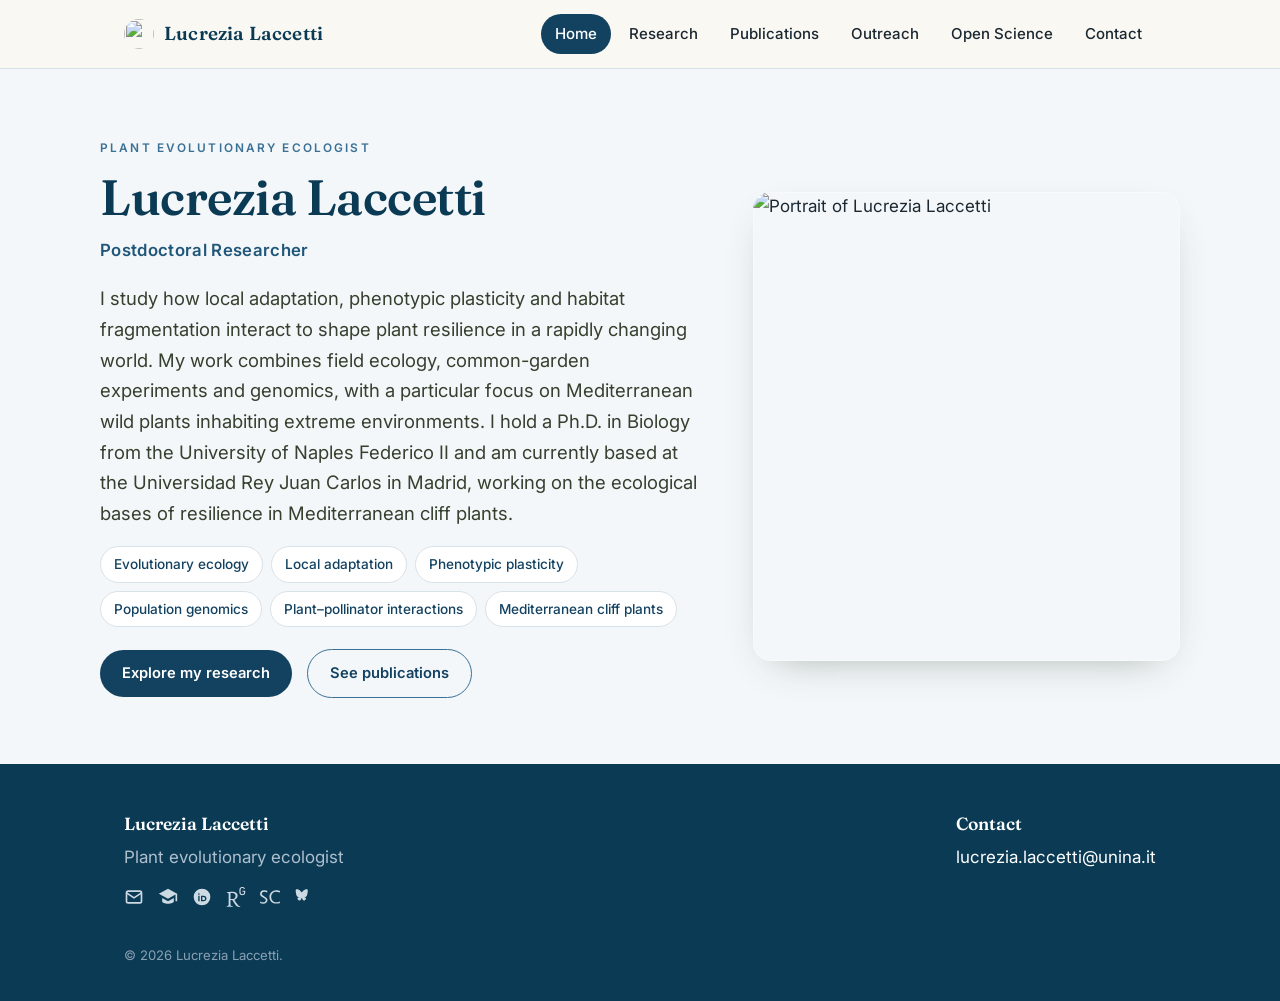
==== index.html @ 36de114e "minor fix" ====
<!DOCTYPE html>
<html lang="en">
<head>
<meta charset="UTF-8" />
<meta name="viewport" content="width=device-width, initial-scale=1.0" />
<title>Lucrezia Laccetti — Plant Evolutionary Ecologist</title>
<meta name="description" content="Lucrezia Laccetti is a postdoctoral researcher in plant evolutionary ecology, studying local adaptation, phenotypic plasticity and resilience in Mediterranean cliff plants." />
<link rel="icon" href="assets/logo.png" />
<link rel="preconnect" href="https://fonts.googleapis.com" />
<link rel="preconnect" href="https://fonts.gstatic.com" crossorigin />
<link href="https://fonts.googleapis.com/css2?family=Fraunces:opsz,wght@9..144,500;9..144,600;9..144,700&family=Inter:wght@400;500;600;700&display=swap" rel="stylesheet" />
<link rel="stylesheet" href="css/style.css" />
</head>
<body>

<header class="site-header">
  <div class="wrap nav">
    <a class="brand" href="index.html">
      <img src="assets/logo.png" alt="" />
      Lucrezia Laccetti
    </a>
    <button class="nav-toggle" aria-label="Menu"><span></span><span></span><span></span></button>
    <ul class="nav-links">
      <li><a class="active" href="index.html">Home</a></li>
      <li><a href="research.html">Research</a></li>
      <li><a href="publications.html">Publications</a></li>
      <li><a href="outreach.html">Outreach</a></li>
      <li><a href="open-science.html">Open Science</a></li>
      <li><a href="contact.html">Contact</a></li>
    </ul>
  </div>
</header>

<main>
  <section class="hero wrap">
    <div class="hero-grid">
      <div>
        <p class="eyebrow">Plant Evolutionary Ecologist</p>
        <h1>Lucrezia Laccetti</h1>
        <p class="role">Postdoctoral Researcher</p>
        <p class="lead">I study how local adaptation, phenotypic plasticity and habitat fragmentation
          interact to shape plant resilience in a rapidly changing world. My work combines field
          ecology, common-garden experiments and genomics, with a particular focus on Mediterranean
          wild plants inhabiting extreme environments. I hold a Ph.D. in Biology from the University
          of Naples Federico II and am currently based at the Universidad Rey Juan Carlos
          in Madrid, working on the ecological bases of resilience in Mediterranean cliff plants.</p>

        <ul class="tags">
          <li>Evolutionary ecology</li>
          <li>Local adaptation</li>
          <li>Phenotypic plasticity</li>
          <li>Population genomics</li>
          <li>Plant–pollinator interactions</li>
          <li>Mediterranean cliff plants</li>
        </ul>

        <p style="margin-top:22px"><a class="btn" href="research.html">Explore my research</a>
          <a class="btn btn--ghost" href="publications.html" style="margin-left:10px">See publications</a></p>
      </div>

      <figure class="portrait">
        <img src="assets/lucrezia.jpg" alt="Portrait of Lucrezia Laccetti" />
      </figure>
    </div>
  </section>

</main>

<footer class="site-footer" id="contact">
  <div class="wrap footer-grid">
    <div>
      <h3>Lucrezia Laccetti</h3>
      <p style="max-width:42ch;color:#aebfce">Plant evolutionary ecologist</p>
      <div class="footer-socials">
        <a href="mailto:lucrezia.laccetti@unina.it" aria-label="Email"><svg viewBox="0 0 24 24" fill="none" stroke="currentColor" stroke-width="2"><rect x="3" y="5" width="18" height="14" rx="2"/><path d="m3 7 9 6 9-6"/></svg></a>
        <a href="https://scholar.google.com/citations?user=Ui07RpoAAAAJ&hl=en" target="_blank" rel="noopener" aria-label="Google Scholar"><svg viewBox="0 0 24 24" fill="currentColor"><path d="M12 2 1 8l11 6 9-4.9V17h2V8L12 2zM5 13.2V17c0 1.7 3.1 3 7 3s7-1.3 7-3v-3.8l-7 3.8-7-3.8z"/></svg></a>
        <a href="https://orcid.org/0000-0001-8578-6644" target="_blank" rel="noopener" aria-label="ORCID"><svg viewBox="0 0 24 24" fill="currentColor"><path d="M12 2a10 10 0 1 0 0 20 10 10 0 0 0 0-20zM8.3 7.4a1 1 0 1 1 0 2 1 1 0 0 1 0-2zm-.8 3.1h1.6v6.6H7.5v-6.6zm3.3 0h3.1c2.2 0 3.5 1.5 3.5 3.3s-1.4 3.3-3.6 3.3h-3v-6.6zm1.6 1.4v3.8h1.3c1.3 0 2-.8 2-1.9 0-1-.6-1.9-2-1.9h-1.3z"/></svg></a>
        <a href="https://www.researchgate.net/profile/Lucrezia-Laccetti" target="_blank" rel="noopener" aria-label="ResearchGate"><svg viewBox="0 0 24 24" fill="currentColor"><path d="M19.586 0c-.818 0-1.508.19-2.073.565-.563.377-.97.936-1.213 1.68a3.193 3.193 0 0 0-.112.437 8.365 8.365 0 0 0-.078.53 9 9 0 0 0-.05.727c-.01.282-.013.621-.013 1.016a31.121 31.123 0 0 0 .014 1.017 9 9 0 0 0 .05.727 7.946 7.946 0 0 0 .077.53h-.005a3.334 3.334 0 0 0 .113.438c.245.743.65 1.303 1.214 1.68.565.376 1.256.564 2.075.564.8 0 1.536-.213 2.105-.603.57-.39.94-.916 1.175-1.65.076-.235.135-.558.177-.93a10.9 10.9 0 0 0 .043-1.207v-.82c0-.095-.047-.142-.14-.142h-3.064c-.094 0-.14.047-.14.141v.956c0 .094.046.14.14.14h1.666c.056 0 .084.03.084.086 0 .36 0 .62-.036.865-.038.244-.1.447-.147.606-.108.385-.348.664-.638.876-.29.212-.738.35-1.227.35-.545 0-.901-.15-1.21-.353-.306-.203-.517-.454-.67-.915a3.136 3.136 0 0 1-.147-.762 17.366 17.367 0 0 1-.034-.656c-.01-.26-.014-.572-.014-.939a26.401 26.403 0 0 1 .014-.938 15.821 15.822 0 0 1 .035-.656 3.19 3.19 0 0 1 .148-.76 1.89 1.89 0 0 1 .742-1.01c.344-.244.593-.352 1.137-.352.508 0 .815.096 1.144.303.33.207.528.492.764.925.047.094.111.118.198.07l1.044-.43c.075-.048.09-.115.042-.199a3.549 3.549 0 0 0-.466-.742 3 3 0 0 0-.679-.607 3.313 3.313 0 0 0-.903-.41A4.068 4.068 0 0 0 19.586 0zM8.217 5.836c-1.69 0-3.036.086-4.297.086-1.146 0-2.291 0-3.007-.029v.831l1.088.2c.744.144 1.174.488 1.174 2.264v11.288c0 1.777-.43 2.12-1.174 2.263l-1.088.2v.832c.773-.029 2.12-.086 3.465-.086 1.29 0 2.951.057 3.667.086v-.831l-1.49-.2c-.773-.115-1.174-.487-1.174-2.264v-4.784c.688.057 1.29.057 2.206.057 1.748 3.123 3.41 5.472 4.355 6.56.86 1.032 2.177 1.691 3.839 1.691.487 0 1.003-.086 1.318-.23v-.744c-1.031 0-2.063-.716-2.808-1.518-1.26-1.376-2.95-3.582-4.355-6.074 2.32-.545 4.04-2.722 4.04-4.9 0-3.208-2.492-4.698-5.758-4.698zm-.515 1.29c2.406 0 3.839 1.26 3.839 3.552 0 2.263-1.547 3.782-4.097 3.782-.974 0-1.404-.03-2.063-.086v-7.19c.66-.059 1.547-.059 2.32-.059z"/></svg></a>
        <a href="https://www.scopus.com/authid/detail.uri?authorId=57891311900" target="_blank" rel="noopener" aria-label="Scopus"><svg viewBox="0 0 24 24" fill="currentColor"><path d="M24 19.059l-.14-1.777c-1.426.772-2.945 1.076-4.465 1.076-3.319 0-5.96-2.782-5.96-6.475 0-3.903 2.595-6.31 5.633-6.31 1.917 0 3.39.303 4.792 1.075L24 4.895c-1.286-.608-2.337-.889-4.698-.889-4.534 0-7.97 3.53-7.97 8.017 0 5.12 4.09 7.924 7.9 7.924 1.916 0 3.506-.257 4.768-.888zm-14.954-3.46c0-2.22-1.964-3.225-3.857-4.347C3.716 10.364 2.15 9.756 2.15 8.12c0-1.215.889-2.548 2.642-2.548 1.519 0 2.57.234 3.903 1.029l.117-1.847c-1.239-.514-2.127-.748-4.137-.748C1.8 4.006.047 5.876.047 8.26c0 2.384 2.103 3.413 4.02 4.581 1.426.865 2.922 1.45 2.922 2.992 0 1.496-1.333 2.571-2.922 2.571-1.566 0-2.594-.35-3.786-1.075L0 19.176c1.215.56 2.454.818 4.16.818 2.385 0 4.885-1.473 4.885-4.395z"/></svg></a>
        <a href="https://bsky.app/profile/lucrezialaccetti.bsky.social" target="_blank" rel="noopener" aria-label="Bluesky"><svg viewBox="0 0 24 24" fill="currentColor"><path d="M12 10.8C10.9 8.4 7.9 4.1 5.2 3 3.9 2.4 2 2.1 2 4.3c0 1.3.7 5.4 1.2 6.1.6 1.3 1.9 1.7 3.4 1.5-2.5.4-3.1 1.9-1.7 3.3 2.6 2.7 3.8-.7 4.1-1.6.1-.3.2-.5.3-.5s.2.2.3.5c.3.9 1.5 4.3 4.1 1.6 1.4-1.4.8-2.9-1.7-3.3 1.5.2 2.8-.2 3.4-1.5.5-.7 1.2-4.8 1.2-6.1 0-2.2-1.9-1.9-3.2-1.3-2.7 1.1-5.7 5.4-6.7 7.8z"/></svg></a>
      </div>
    </div>
    <div>
      <h3>Contact</h3>
      <p style="color:#cdd9e3;margin:0">
        <a href="mailto:lucrezia.laccetti@unina.it">lucrezia.laccetti@unina.it</a>
      </p>
    </div>
  </div>
  <div class="wrap copyright">© <span id="year">2026</span> Lucrezia Laccetti.</div>
</footer>

<script src="js/main.js"></script>
<script>document.getElementById('year').textContent=new Date().getFullYear();</script>
</body>
</html>
---- css/style.css ----
/* ===========================================================
   Lucrezia Laccetti — personal academic website
   Palette: botanical greens on warm paper
   =========================================================== */

:root {
  /* palette keyed to the site logo (blue cliff + plant + bee) */
  --green-900: #0a3a54;
  --green-800: #134261;
  --green-700: #1f567a;
  --green-500: #3a7196;
  --green-300: #8fb0c4;
  --sage:      #cfdde6;
  --paper:     #f4f7f9;
  --paper-2:   #e8eef3;
  --ink:       #1b2832;
  --muted:     #65727c;
  --line:      #d8e2e9;
  --gold:      #2f86b3;
  --maxw: 1080px;
  --radius: 14px;
  --shadow: 0 14px 40px -22px rgba(29, 53, 40, 0.45);
  --font-serif: "Fraunces", Georgia, "Times New Roman", serif;
  --font-sans: "Inter", -apple-system, BlinkMacSystemFont, "Segoe UI", sans-serif;
}

* { box-sizing: border-box; }

html { scroll-behavior: smooth; }

body {
  margin: 0;
  font-family: var(--font-sans);
  color: var(--ink);
  background: var(--paper);
  line-height: 1.65;
  font-size: 17px;
  -webkit-font-smoothing: antialiased;
}

img { max-width: 100%; display: block; }

a { color: var(--green-700); text-decoration: none; transition: color .18s ease; }
a:hover { color: var(--gold); }

h1, h2, h3, h4 {
  font-family: var(--font-serif);
  color: var(--green-900);
  line-height: 1.18;
  font-weight: 600;
  margin: 0 0 .5em;
}

h2 { font-size: 1.9rem; }
h3 { font-size: 1.25rem; }

p { margin: 0 0 1rem; }

.wrap { max-width: var(--maxw); margin: 0 auto; padding: 0 24px; }

.section { padding: 72px 0; }
.section--tight { padding: 48px 0; }
.section--alt { background: var(--paper-2); }

.eyebrow {
  font-family: var(--font-sans);
  text-transform: uppercase;
  letter-spacing: .18em;
  font-size: .74rem;
  font-weight: 600;
  color: var(--green-500);
  margin-bottom: .6rem;
}

.lead { font-size: 1.16rem; color: #36402f; }

/* ---------- Header / nav ---------- */
.site-header {
  position: sticky;
  top: 0;
  z-index: 50;
  background: rgba(250, 248, 242, 0.92);
  backdrop-filter: saturate(140%) blur(10px);
  border-bottom: 1px solid var(--line);
}
.nav {
  display: flex;
  align-items: center;
  justify-content: space-between;
  height: 68px;
}
.brand {
  font-family: var(--font-serif);
  font-weight: 600;
  font-size: 1.18rem;
  color: var(--green-900);
  letter-spacing: .01em;
  display: flex;
  align-items: center;
  gap: 10px;
}
.brand img { width: 30px; height: 30px; border-radius: 50%; }
.brand:hover { color: var(--green-900); }

.nav-links { display: flex; align-items: center; gap: 4px; list-style: none; margin: 0; padding: 0; }
.nav-links a {
  display: inline-block;
  padding: 8px 14px;
  border-radius: 999px;
  color: var(--ink);
  font-size: .94rem;
  font-weight: 500;
}
.nav-links a:hover { background: var(--sage); color: var(--green-900); }
.nav-links a.active { background: var(--green-800); color: #fff; }

.nav-toggle {
  display: none;
  background: none;
  border: 0;
  cursor: pointer;
  padding: 8px;
}
.nav-toggle span {
  display: block;
  width: 24px;
  height: 2px;
  background: var(--green-900);
  margin: 5px 0;
  transition: .25s;
}

/* ---------- Hero (home) ---------- */
.hero { padding: 70px 0 40px; }
.hero-grid {
  display: grid;
  grid-template-columns: 1.4fr 1fr;
  gap: 56px;
  align-items: center;
}
.hero h1 {
  font-size: 3.1rem;
  margin-bottom: .2em;
  letter-spacing: -0.01em;
}
.hero .role {
  font-family: var(--font-sans);
  font-weight: 600;
  color: var(--green-700);
  font-size: 1.05rem;
  letter-spacing: .02em;
  margin-bottom: 1.2rem;
}
.hero .role span { color: var(--muted); font-weight: 500; }

.portrait {
  position: relative;
  border-radius: 18px;
  overflow: hidden;
  box-shadow: var(--shadow);
  aspect-ratio: 4 / 4.4;
}
.portrait img { width: 100%; height: 100%; object-fit: cover; object-position: 24% 32%; }
.portrait::after {
  content: "";
  position: absolute; inset: 0;
  box-shadow: inset 0 0 0 1px rgba(255,255,255,.25);
  border-radius: 18px;
}

/* ---------- Tags / pills ---------- */
.tags { display: flex; flex-wrap: wrap; gap: 8px; margin: 18px 0 4px; padding: 0; list-style: none; }
.tags li {
  background: #fff;
  border: 1px solid var(--line);
  color: var(--green-800);
  padding: 6px 13px;
  border-radius: 999px;
  font-size: .85rem;
  font-weight: 500;
}

/* ---------- Social icons ---------- */
.socials { display: flex; gap: 12px; align-items: center; margin-top: 22px; flex-wrap: wrap; }
.socials a {
  display: inline-flex;
  align-items: center;
  gap: 7px;
  padding: 8px 14px;
  border: 1px solid var(--line);
  border-radius: 999px;
  background: #fff;
  font-size: .85rem;
  font-weight: 600;
  color: var(--green-800);
}
.socials a:hover { border-color: var(--green-500); color: var(--green-900); background: var(--sage); }
.socials svg { width: 16px; height: 16px; }

/* ---------- Buttons ---------- */
.btn {
  display: inline-block;
  background: var(--green-800);
  color: #fff;
  padding: 11px 22px;
  border-radius: 999px;
  font-weight: 600;
  font-size: .92rem;
}
.btn:hover { background: var(--green-900); color: #fff; }
.btn--ghost { background: transparent; color: var(--green-800); border: 1px solid var(--green-500); }
.btn--ghost:hover { background: var(--green-800); color: #fff; }

/* ---------- Page header ---------- */
.page-head { padding: 60px 0 10px; }
.page-head h1 { font-size: 2.6rem; }

/* ---------- Generic prose ---------- */
.prose { max-width: 760px; }
.prose h2 { margin-top: 1.6em; }

/* ---------- Cards ---------- */
.cards { display: grid; grid-template-columns: repeat(auto-fit, minmax(250px, 1fr)); gap: 22px; }
.card {
  background: #fff;
  border: 1px solid var(--line);
  border-radius: var(--radius);
  padding: 26px;
}
.card h3 { margin-bottom: .35em; }
.card .ic { font-size: 1.5rem; margin-bottom: 10px; }
.card p:last-child { margin-bottom: 0; }
.card .card-img {
  margin: -26px -26px 18px;
  border-radius: var(--radius) var(--radius) 0 0;
  overflow: hidden;
  aspect-ratio: 16 / 10;
}
.card .card-img img { width: 100%; height: 100%; object-fit: cover; display: block; }

/* ---------- Timeline ---------- */
.timeline { list-style: none; margin: 0; padding: 0; }
.timeline > li {
  position: relative;
  padding: 0 0 26px 26px;
  border-left: 2px solid var(--line);
}
.timeline > li:last-child { border-left-color: transparent; padding-bottom: 0; }
.timeline > li::before {
  content: "";
  position: absolute;
  left: -7px; top: 4px;
  width: 12px; height: 12px;
  border-radius: 50%;
  background: var(--green-500);
  border: 2px solid var(--paper);
}
.timeline .date {
  font-size: .8rem;
  font-weight: 600;
  letter-spacing: .04em;
  color: var(--green-500);
  text-transform: uppercase;
}
.timeline .ti { font-weight: 600; color: var(--green-900); }
.timeline .where { color: var(--muted); }

/* ---------- Publications ---------- */
.pubfilter { display: flex; flex-wrap: wrap; gap: 8px; margin-bottom: 28px; }
.pubfilter button {
  border: 1px solid var(--line);
  background: #fff;
  color: var(--green-800);
  padding: 7px 16px;
  border-radius: 999px;
  font: inherit;
  font-size: .88rem;
  font-weight: 600;
  cursor: pointer;
  transition: .18s;
}
.pubfilter button:hover { background: var(--sage); }
.pubfilter button.active { background: var(--green-800); color: #fff; border-color: var(--green-800); }

.publist { list-style: none; margin: 0; padding: 0; }
.pub {
  display: flex;
  gap: 18px;
  padding: 20px 0;
  border-bottom: 1px solid var(--line);
}
.pub .num {
  font-family: var(--font-serif);
  font-size: 1.05rem;
  color: var(--green-300);
  min-width: 34px;
  font-weight: 600;
}
.pub .body { flex: 1; }
.pub .ptitle { font-weight: 600; color: var(--green-900); }
.pub .meta { color: var(--muted); font-size: .94rem; }
.pub .venue { font-style: italic; color: #4a5247; }
.pub .badges { margin-top: 8px; display: flex; flex-wrap: wrap; gap: 7px; }
.badge {
  font-size: .72rem;
  font-weight: 700;
  letter-spacing: .03em;
  text-transform: uppercase;
  padding: 3px 9px;
  border-radius: 6px;
  background: var(--sage);
  color: var(--green-900);
}
.badge--first { background: #dbe6ee; color: #1f567a; }
.badge--doi { background: #fff; border: 1px solid var(--line); color: var(--green-700); }
.badge--if { background: #e1ecf2; color: var(--green-700); }

.author-me { color: var(--green-900); font-weight: 700; }

/* ---------- Funder logos ---------- */
.logos { display: flex; flex-wrap: wrap; align-items: center; gap: 34px; margin-top: 8px; }
.logos img { height: 52px; width: auto; filter: grayscale(1); opacity: .8; transition: .2s; }
.logos img:hover { filter: none; opacity: 1; }

.logos--funders { gap: 30px 56px; margin-top: 8px; justify-content: center; }
.logos--funders img {
  height: 60px;
  filter: none;
  opacity: 1;
}
@media (max-width: 560px) { .logos--funders img { height: 46px; } }

/* ---------- Highlight / image band ---------- */
.band {
  position: relative;
  color: #fff;
  background: var(--green-900);
  overflow: hidden;
}
.band .wrap { position: relative; z-index: 2; padding: 64px 24px; }
.band .band-bg {
  position: absolute; inset: 0;
  background-size: cover;
  background-position: center 38%;
  opacity: .26;
}
.band h2 { color: #fff; }
.band p, .band .lead { color: #eaf1ee; }
.band .eyebrow { color: var(--green-300); }
.band--slim .wrap { padding: 46px 24px; }

/* ---------- Figures (concept / study images) ---------- */
.figure-row {
  display: grid;
  grid-template-columns: 1.05fr 1fr;
  gap: 40px;
  align-items: center;
}
.figure-row.reverse { grid-template-columns: 1fr 1.05fr; }
.figure-row .fig img {
  width: 100%;
  border-radius: var(--radius);
}
.figure-plain img { width: 100%; border-radius: var(--radius); }
.media-full { margin: 28px 0 8px; }
.media-full img { width: 100%; height: clamp(280px, 48vh, 540px); object-fit: cover; display: block; }
figure { margin: 0; }
figcaption { font-size: .85rem; color: var(--muted); margin-top: 8px; }

/* ---------- Outreach media thumbnails ---------- */
.media-item { display: flex; gap: 20px; align-items: flex-start; }
.media-item .thumb {
  flex: 0 0 200px;
  border-radius: 10px;
  overflow: hidden;
  border: 1px solid var(--line);
}
.media-item .thumb img { width: 100%; display: block; aspect-ratio: 16/9; object-fit: cover; }
@media (max-width: 720px) {
  .figure-row, .figure-row.reverse { grid-template-columns: 1fr; gap: 22px; }
  .media-item { flex-direction: column; }
  .media-item .thumb { flex-basis: auto; width: 100%; max-width: 360px; }
}

/* ---------- News list ---------- */
.news { list-style: none; margin: 0; padding: 0; }
.news li {
  display: flex; gap: 16px;
  padding: 14px 0;
  border-bottom: 1px dashed var(--line);
}
.news .y { font-weight: 700; color: var(--green-500); min-width: 64px; font-size: .9rem; padding-top: 2px; }

/* ---------- Footer ---------- */
.site-footer {
  background: var(--green-900);
  color: #cdd9e3;
  padding: 50px 0 34px;
  margin-top: 10px;
}
.site-footer a { color: #fff; }
.site-footer a:hover { color: var(--green-300); }
.footer-grid {
  display: flex;
  justify-content: space-between;
  flex-wrap: wrap;
  gap: 24px;
  align-items: flex-start;
}
.footer-grid h3 { color: #fff; font-size: 1.1rem; }
.footer-socials { display: flex; gap: 14px; margin-top: 12px; }
.footer-socials a svg { width: 20px; height: 20px; }
.footer-socials a { color: #cdd9e3; }
.footer-socials a:hover { color: #fff; }
.copyright { margin-top: 30px; font-size: .82rem; color: #8aa0b3; }

/* ---------- Contact two-column ---------- */
.contact-grid { display: grid; grid-template-columns: 1fr 1fr; gap: 22px; align-items: stretch; }
.contact-grid > div { display: flex; flex-direction: column; gap: 22px; }
.contact-grid .card { height: 100%; }
.socials--stack { flex-direction: column; align-items: stretch; gap: 10px; margin-top: 4px; }
.socials--stack a { justify-content: flex-start; }
@media (max-width: 760px) { .contact-grid { grid-template-columns: 1fr; } }

/* ---------- Definition pairs ---------- */
.kv { display: grid; grid-template-columns: auto 1fr; gap: 6px 18px; margin: 0; }
.kv dt { font-weight: 700; color: var(--green-700); }
.kv dd { margin: 0; }

/* ---------- Responsive ---------- */
@media (max-width: 860px) {
  body { font-size: 16px; }
  .hero-grid { grid-template-columns: 1fr; gap: 30px; }
  .hero { padding: 40px 0 10px; }
  .portrait { max-width: 320px; margin: 0 auto; }
  .hero h1 { font-size: 2.4rem; }
  h2 { font-size: 1.6rem; }
  .page-head h1 { font-size: 2.1rem; }

  .nav-toggle { display: block; }
  .nav-links {
    position: fixed;
    inset: 68px 0 auto 0;
    flex-direction: column;
    align-items: stretch;
    gap: 0;
    background: var(--paper);
    border-bottom: 1px solid var(--line);
    padding: 10px 16px 18px;
    transform: translateY(-130%);
    transition: transform .28s ease;
    box-shadow: var(--shadow);
  }
  .nav-links.open { transform: translateY(0); }
  .nav-links a { padding: 12px 14px; border-radius: 10px; }
  .footer-grid { flex-direction: column; }
}
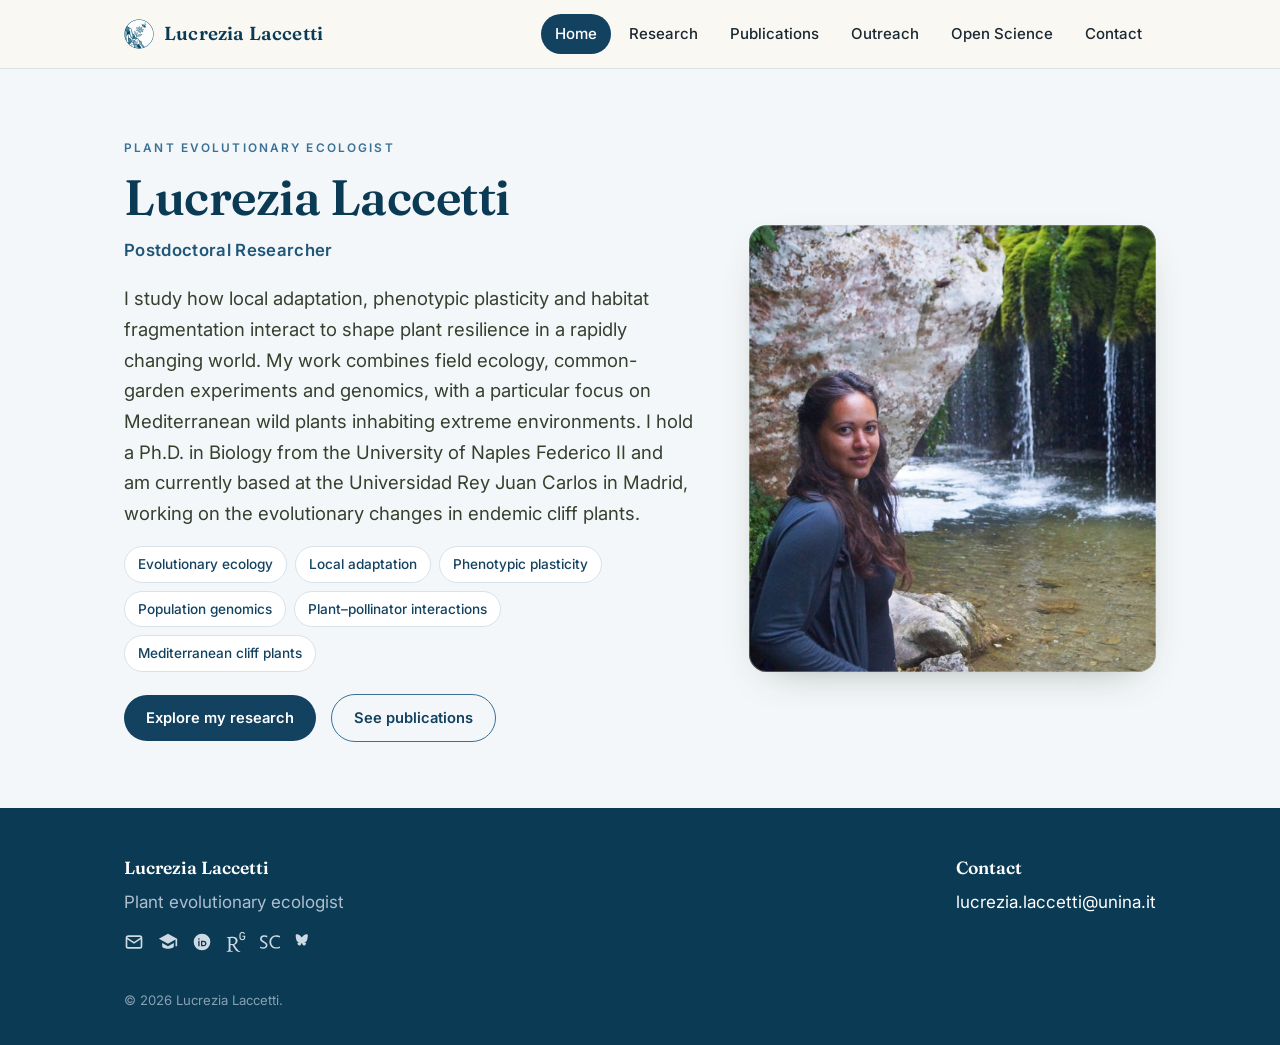
==== commit 172d195f: "improv" ====
--- a/index.html
+++ b/index.html
@@ -43,7 +43,7 @@
           ecology, common-garden experiments and genomics, with a particular focus on Mediterranean
           wild plants inhabiting extreme environments. I hold a Ph.D. in Biology from the University
           of Naples Federico II and am currently based at the Universidad Rey Juan Carlos
-          in Madrid, working on the ecological bases of resilience in Mediterranean cliff plants.</p>
+          in Madrid, working on the evolutionary changes in endemic cliff plants.</p>
 
         <ul class="tags">
           <li>Evolutionary ecology</li>
--- a/css/style.css
+++ b/css/style.css
@@ -58,8 +58,8 @@
 
 .wrap { max-width: var(--maxw); margin: 0 auto; padding: 0 24px; }
 
-.section { padding: 72px 0; }
-.section--tight { padding: 48px 0; }
+.section { padding-block: 72px; }
+.section--tight { padding-block: 48px; }
 .section--alt { background: var(--paper-2); }
 
 .eyebrow {
@@ -131,7 +131,7 @@
 }
 
 /* ---------- Hero (home) ---------- */
-.hero { padding: 70px 0 40px; }
+.hero { padding-block: 70px 40px; }
 .hero-grid {
   display: grid;
   grid-template-columns: 1.4fr 1fr;
@@ -212,7 +212,7 @@
 .btn--ghost:hover { background: var(--green-800); color: #fff; }
 
 /* ---------- Page header ---------- */
-.page-head { padding: 60px 0 10px; }
+.page-head { padding-block: 60px 10px; }
 .page-head h1 { font-size: 2.6rem; }
 
 /* ---------- Generic prose ---------- */
@@ -370,12 +370,20 @@
 /* ---------- Outreach media thumbnails ---------- */
 .media-item { display: flex; gap: 20px; align-items: flex-start; }
 .media-item .thumb {
-  flex: 0 0 200px;
+  flex: 0 0 300px;
   border-radius: 10px;
   overflow: hidden;
   border: 1px solid var(--line);
 }
-.media-item .thumb img { width: 100%; display: block; aspect-ratio: 16/9; object-fit: cover; }
+/* identical thumbnail boxes; ratio matches the first (wide) image so it is
+   not cropped, while taller images are trimmed from the bottom (text on top) */
+.media-item .thumb img {
+  width: 100%;
+  display: block;
+  aspect-ratio: 1000 / 482;
+  object-fit: cover;
+  object-position: top;
+}
 @media (max-width: 720px) {
   .figure-row, .figure-row.reverse { grid-template-columns: 1fr; gap: 22px; }
   .media-item { flex-direction: column; }
@@ -431,7 +439,7 @@
 @media (max-width: 860px) {
   body { font-size: 16px; }
   .hero-grid { grid-template-columns: 1fr; gap: 30px; }
-  .hero { padding: 40px 0 10px; }
+  .hero { padding-block: 40px 10px; }
   .portrait { max-width: 320px; margin: 0 auto; }
   .hero h1 { font-size: 2.4rem; }
   h2 { font-size: 1.6rem; }
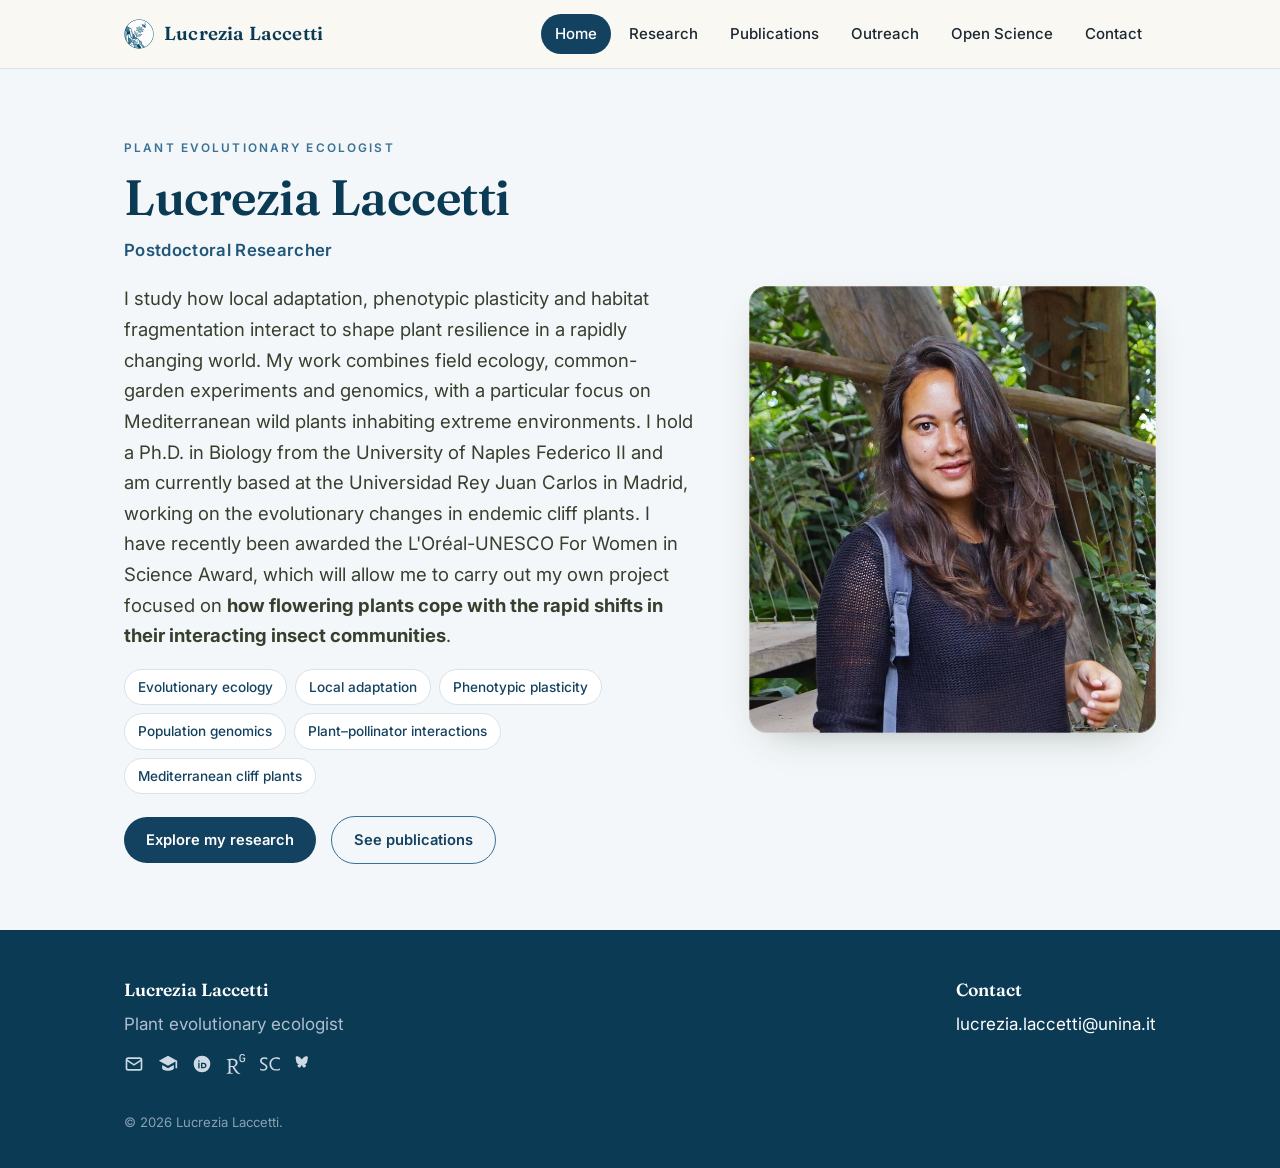
==== commit b9343be3: "minor changes_2" ====
--- a/index.html
+++ b/index.html
@@ -43,7 +43,10 @@
           ecology, common-garden experiments and genomics, with a particular focus on Mediterranean
           wild plants inhabiting extreme environments. I hold a Ph.D. in Biology from the University
           of Naples Federico II and am currently based at the Universidad Rey Juan Carlos
-          in Madrid, working on the evolutionary changes in endemic cliff plants.</p>
+          in Madrid, working on the evolutionary changes in endemic cliff plants. I have recently
+          been awarded the L'Oréal-UNESCO For Women in Science Award, which will allow me to carry out
+          my own project focused on <strong>how flowering plants cope with the rapid shifts in their
+          interacting insect communities</strong>.</p>
 
         <ul class="tags">
           <li>Evolutionary ecology</li>
--- a/css/style.css
+++ b/css/style.css
@@ -160,7 +160,7 @@
   box-shadow: var(--shadow);
   aspect-ratio: 4 / 4.4;
 }
-.portrait img { width: 100%; height: 100%; object-fit: cover; object-position: 24% 32%; }
+.portrait img { width: 100%; height: 100%; object-fit: cover; object-position: 42% 15%; }
 .portrait::after {
   content: "";
   position: absolute; inset: 0;
@@ -322,13 +322,15 @@
 .logos img { height: 52px; width: auto; filter: grayscale(1); opacity: .8; transition: .2s; }
 .logos img:hover { filter: none; opacity: 1; }
 
-.logos--funders { gap: 30px 56px; margin-top: 8px; justify-content: center; }
+.logos--funders { gap: 24px 40px; margin-top: 8px; justify-content: center; }
 .logos--funders img {
-  height: 60px;
+  width: 150px;
+  height: 72px;
+  object-fit: contain;
   filter: none;
   opacity: 1;
 }
-@media (max-width: 560px) { .logos--funders img { height: 46px; } }
+@media (max-width: 560px) { .logos--funders img { width: 120px; height: 58px; } }
 
 /* ---------- Highlight / image band ---------- */
 .band {
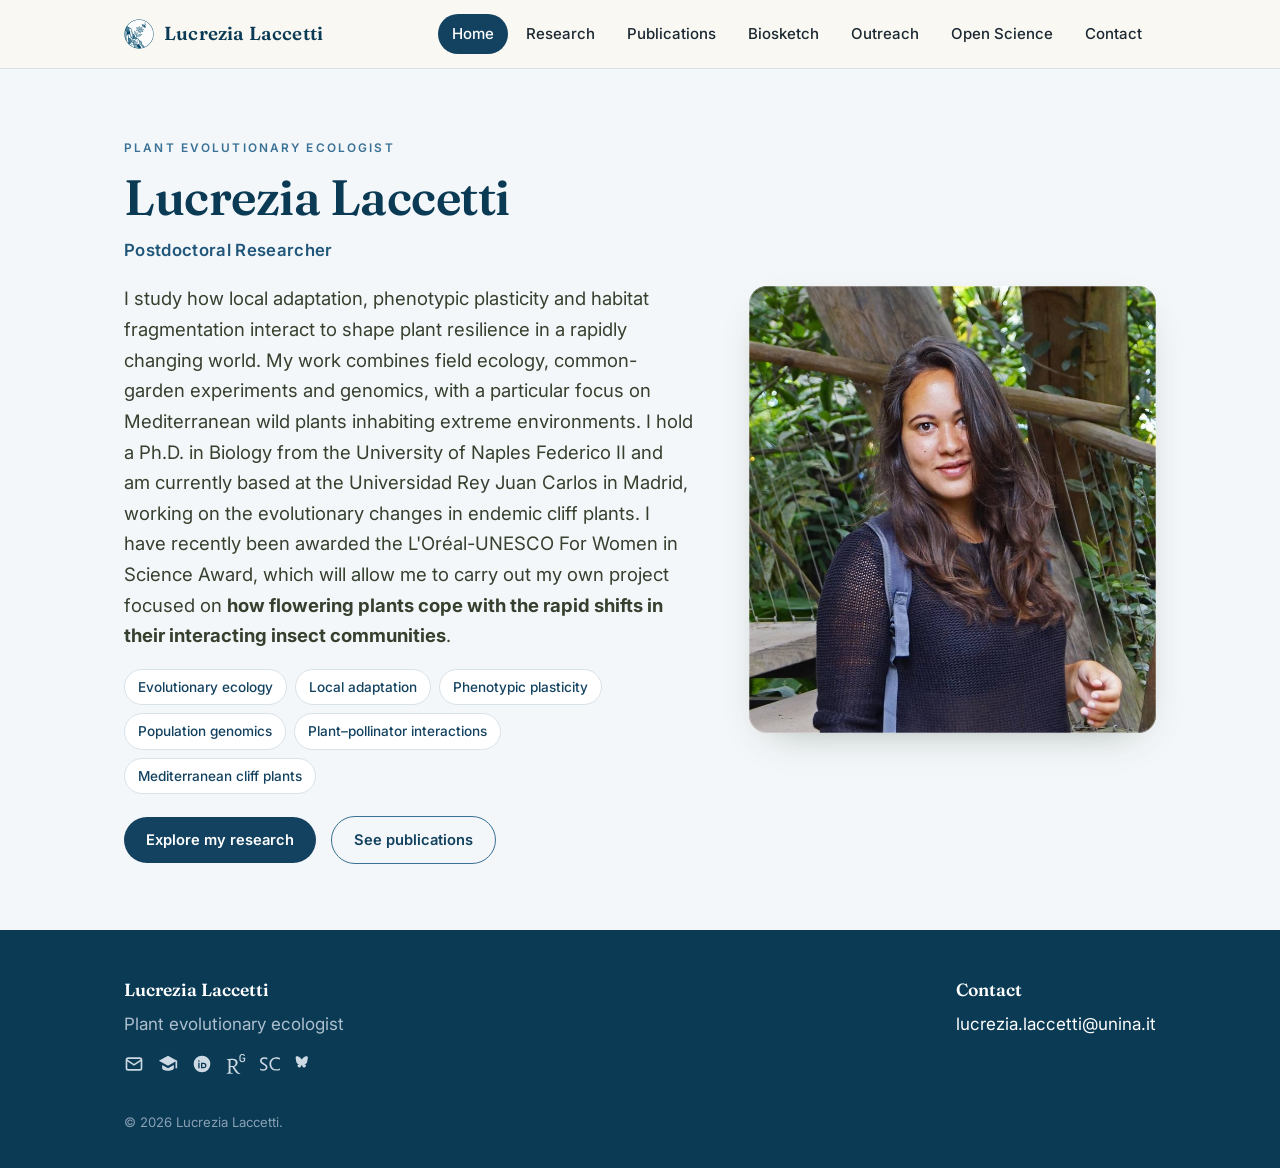
==== commit fb686a70: "Add files via upload" ====
--- a/index.html
+++ b/index.html
@@ -24,6 +24,7 @@
       <li><a class="active" href="index.html">Home</a></li>
       <li><a href="research.html">Research</a></li>
       <li><a href="publications.html">Publications</a></li>
+      <li><a href="biosketch.html">Biosketch</a></li>
       <li><a href="outreach.html">Outreach</a></li>
       <li><a href="open-science.html">Open Science</a></li>
       <li><a href="contact.html">Contact</a></li>
--- a/css/style.css
+++ b/css/style.css
@@ -438,15 +438,9 @@
 .kv dd { margin: 0; }
 
 /* ---------- Responsive ---------- */
-@media (max-width: 860px) {
-  body { font-size: 16px; }
-  .hero-grid { grid-template-columns: 1fr; gap: 30px; }
-  .hero { padding-block: 40px 10px; }
-  .portrait { max-width: 320px; margin: 0 auto; }
-  .hero h1 { font-size: 2.4rem; }
-  h2 { font-size: 1.6rem; }
-  .page-head h1 { font-size: 2.1rem; }
-
+/* the menu collapses earlier than the rest of the layout: seven links no longer
+   fit next to the brand below ~1000px */
+@media (max-width: 1000px) {
   .nav-toggle { display: block; }
   .nav-links {
     position: fixed;
@@ -463,5 +457,16 @@
   }
   .nav-links.open { transform: translateY(0); }
   .nav-links a { padding: 12px 14px; border-radius: 10px; }
+}
+
+@media (max-width: 860px) {
+  body { font-size: 16px; }
+  .hero-grid { grid-template-columns: 1fr; gap: 30px; }
+  .hero { padding-block: 40px 10px; }
+  .portrait { max-width: 320px; margin: 0 auto; }
+  .hero h1 { font-size: 2.4rem; }
+  h2 { font-size: 1.6rem; }
+  .page-head h1 { font-size: 2.1rem; }
+
   .footer-grid { flex-direction: column; }
 }
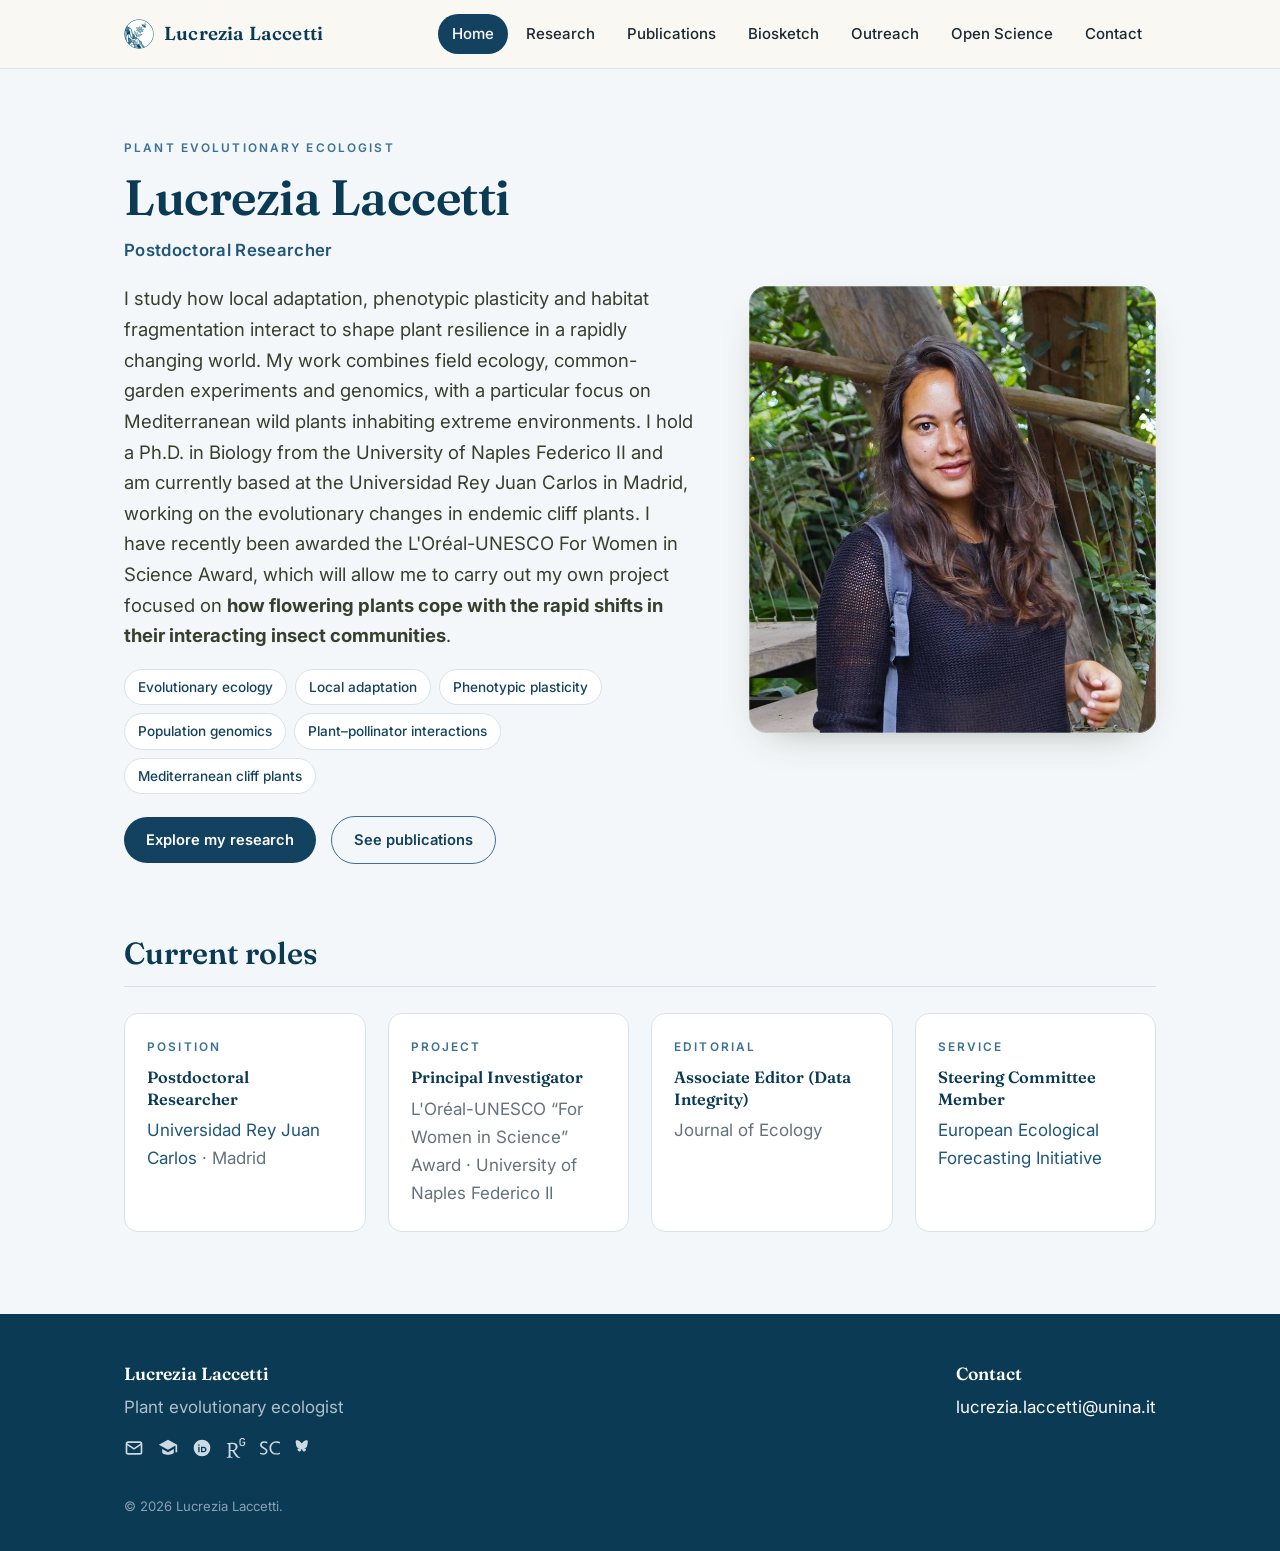
==== commit c57f0835: "Add files via upload" ====
--- a/index.html
+++ b/index.html
@@ -68,6 +68,40 @@
     </div>
   </section>
 
+  <section class="section wrap roles">
+    <h2>Current roles</h2>
+    <div class="cards">
+
+      <article class="card">
+        <p class="eyebrow">Position</p>
+        <h3>Postdoctoral Researcher</h3>
+        <p style="color:var(--muted)"><a href="https://www.urjc.es/" target="_blank" rel="noopener">Universidad
+          Rey Juan Carlos</a> &middot; Madrid</p>
+      </article>
+
+      <article class="card">
+        <p class="eyebrow">Project</p>
+        <h3>Principal Investigator</h3>
+        <p style="color:var(--muted)">L&#39;Or&eacute;al-UNESCO &ldquo;For Women in Science&rdquo; Award
+          &middot; University of Naples Federico II</p>
+      </article>
+
+      <article class="card">
+        <p class="eyebrow">Editorial</p>
+        <h3>Associate Editor (Data Integrity)</h3>
+        <p style="color:var(--muted)">Journal of Ecology</p>
+      </article>
+
+      <article class="card">
+        <p class="eyebrow">Service</p>
+        <h3>Steering Committee Member</h3>
+        <p style="color:var(--muted)"><a href="https://euro-ecoforecast.wordpress.com/eefi-steering-committee/"
+          target="_blank" rel="noopener">European Ecological Forecasting Initiative</a></p>
+      </article>
+
+    </div>
+  </section>
+
 </main>
 
 <footer class="site-footer" id="contact">
--- a/css/style.css
+++ b/css/style.css
@@ -238,6 +238,17 @@
 }
 .card .card-img img { width: 100%; height: 100%; object-fit: cover; display: block; }
 
+/* ---------- Current roles (home) ---------- */
+.roles { padding-block: 16px 72px; }
+.roles > h2 {
+  margin: 0 0 26px;
+  padding-bottom: 14px;
+  border-bottom: 1px solid var(--line);
+}
+.roles .cards { grid-template-columns: repeat(auto-fit, minmax(215px, 1fr)); }
+.roles .card { padding: 24px 22px; }
+.roles .card h3 { font-size: 1.02rem; line-height: 1.32; }
+
 /* ---------- Timeline ---------- */
 .timeline { list-style: none; margin: 0; padding: 0; }
 .timeline > li {
@@ -363,7 +374,7 @@
   width: 100%;
   border-radius: var(--radius);
 }
-.figure-plain img { width: 100%; border-radius: var(--radius); }
+.figure-plain img { width: 100%; }
 .media-full { margin: 28px 0 8px; }
 .media-full img { width: 100%; height: clamp(280px, 48vh, 540px); object-fit: cover; display: block; }
 figure { margin: 0; }
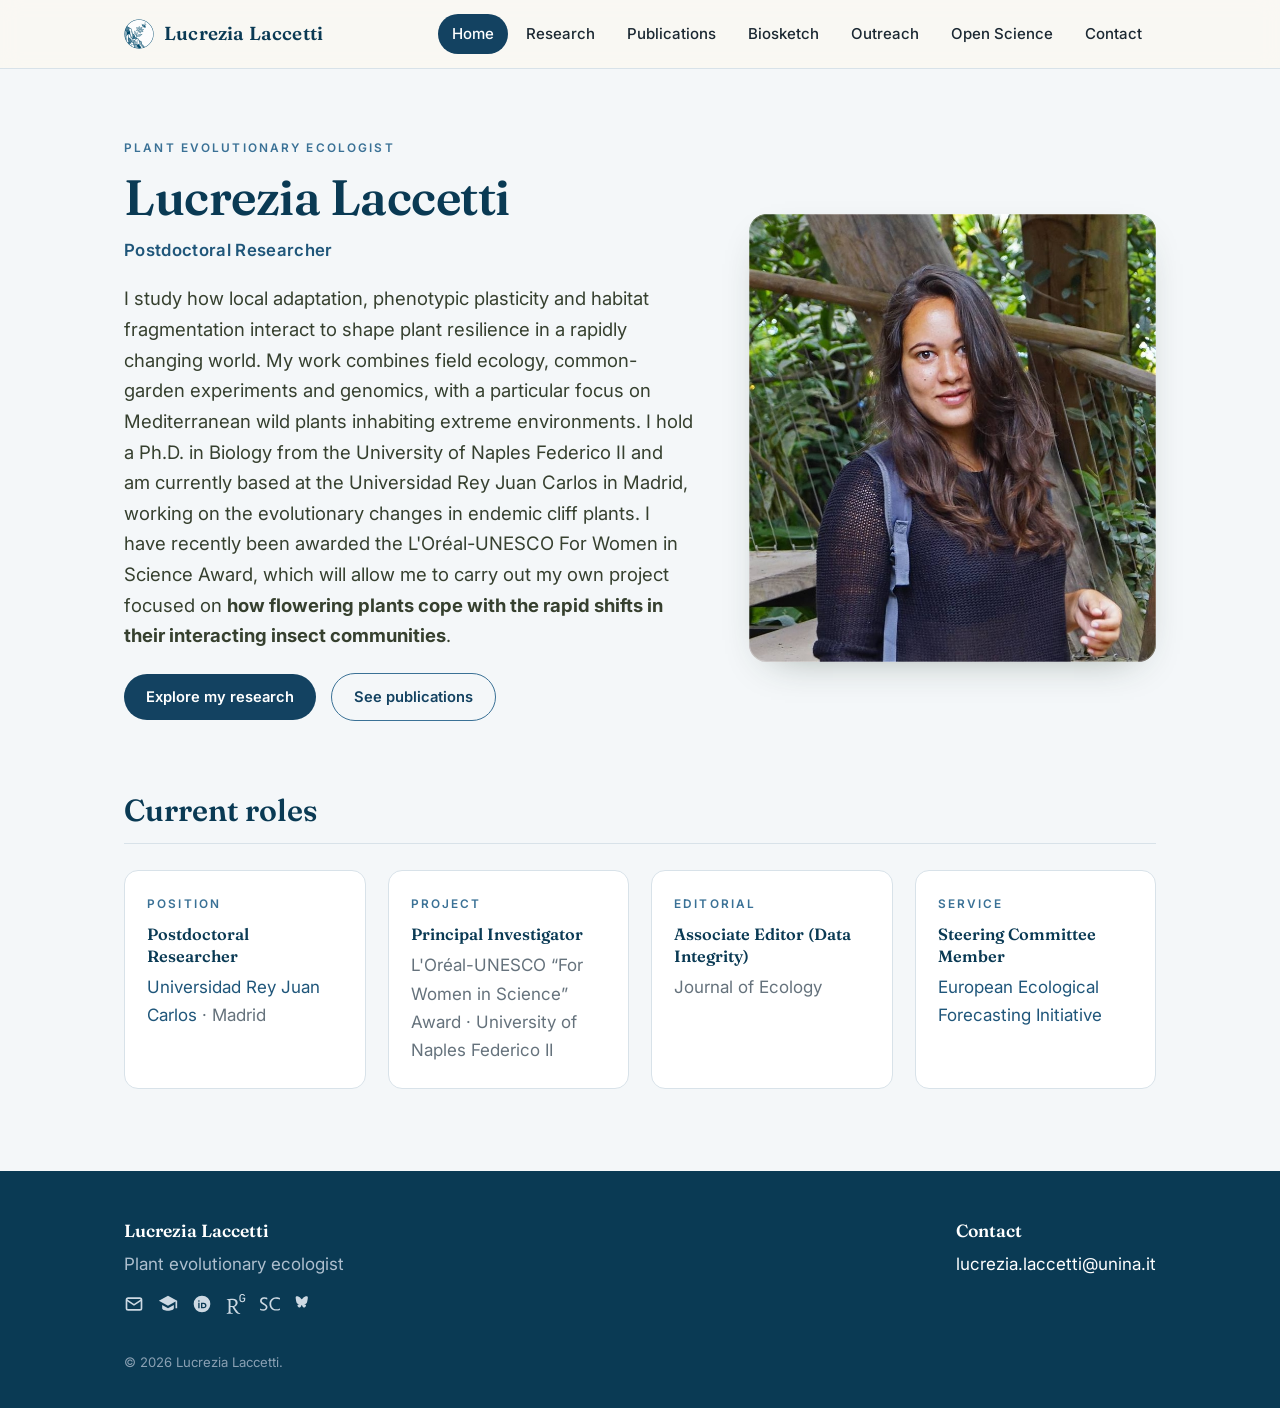
==== commit 80e3ef2d: "Add files via upload" ====
--- a/index.html
+++ b/index.html
@@ -48,15 +48,6 @@
           been awarded the L'Oréal-UNESCO For Women in Science Award, which will allow me to carry out
           my own project focused on <strong>how flowering plants cope with the rapid shifts in their
           interacting insect communities</strong>.</p>
-
-        <ul class="tags">
-          <li>Evolutionary ecology</li>
-          <li>Local adaptation</li>
-          <li>Phenotypic plasticity</li>
-          <li>Population genomics</li>
-          <li>Plant–pollinator interactions</li>
-          <li>Mediterranean cliff plants</li>
-        </ul>
 
         <p style="margin-top:22px"><a class="btn" href="research.html">Explore my research</a>
           <a class="btn btn--ghost" href="publications.html" style="margin-left:10px">See publications</a></p>
--- a/css/style.css
+++ b/css/style.css
@@ -213,7 +213,9 @@
 
 /* ---------- Page header ---------- */
 .page-head { padding-block: 60px 10px; }
-.page-head h1 { font-size: 2.6rem; }
+.page-head h1 { font-size: 2.6rem; text-wrap: balance; }
+.page-head--center { text-align: center; }
+.page-head--center h1 { margin-inline: auto; }
 
 /* ---------- Generic prose ---------- */
 .prose { max-width: 760px; }
@@ -474,7 +476,7 @@
   body { font-size: 16px; }
   .hero-grid { grid-template-columns: 1fr; gap: 30px; }
   .hero { padding-block: 40px 10px; }
-  .portrait { max-width: 320px; margin: 0 auto; }
+  .portrait { max-width: 320px; margin: 0 auto; width: 100%; }
   .hero h1 { font-size: 2.4rem; }
   h2 { font-size: 1.6rem; }
   .page-head h1 { font-size: 2.1rem; }
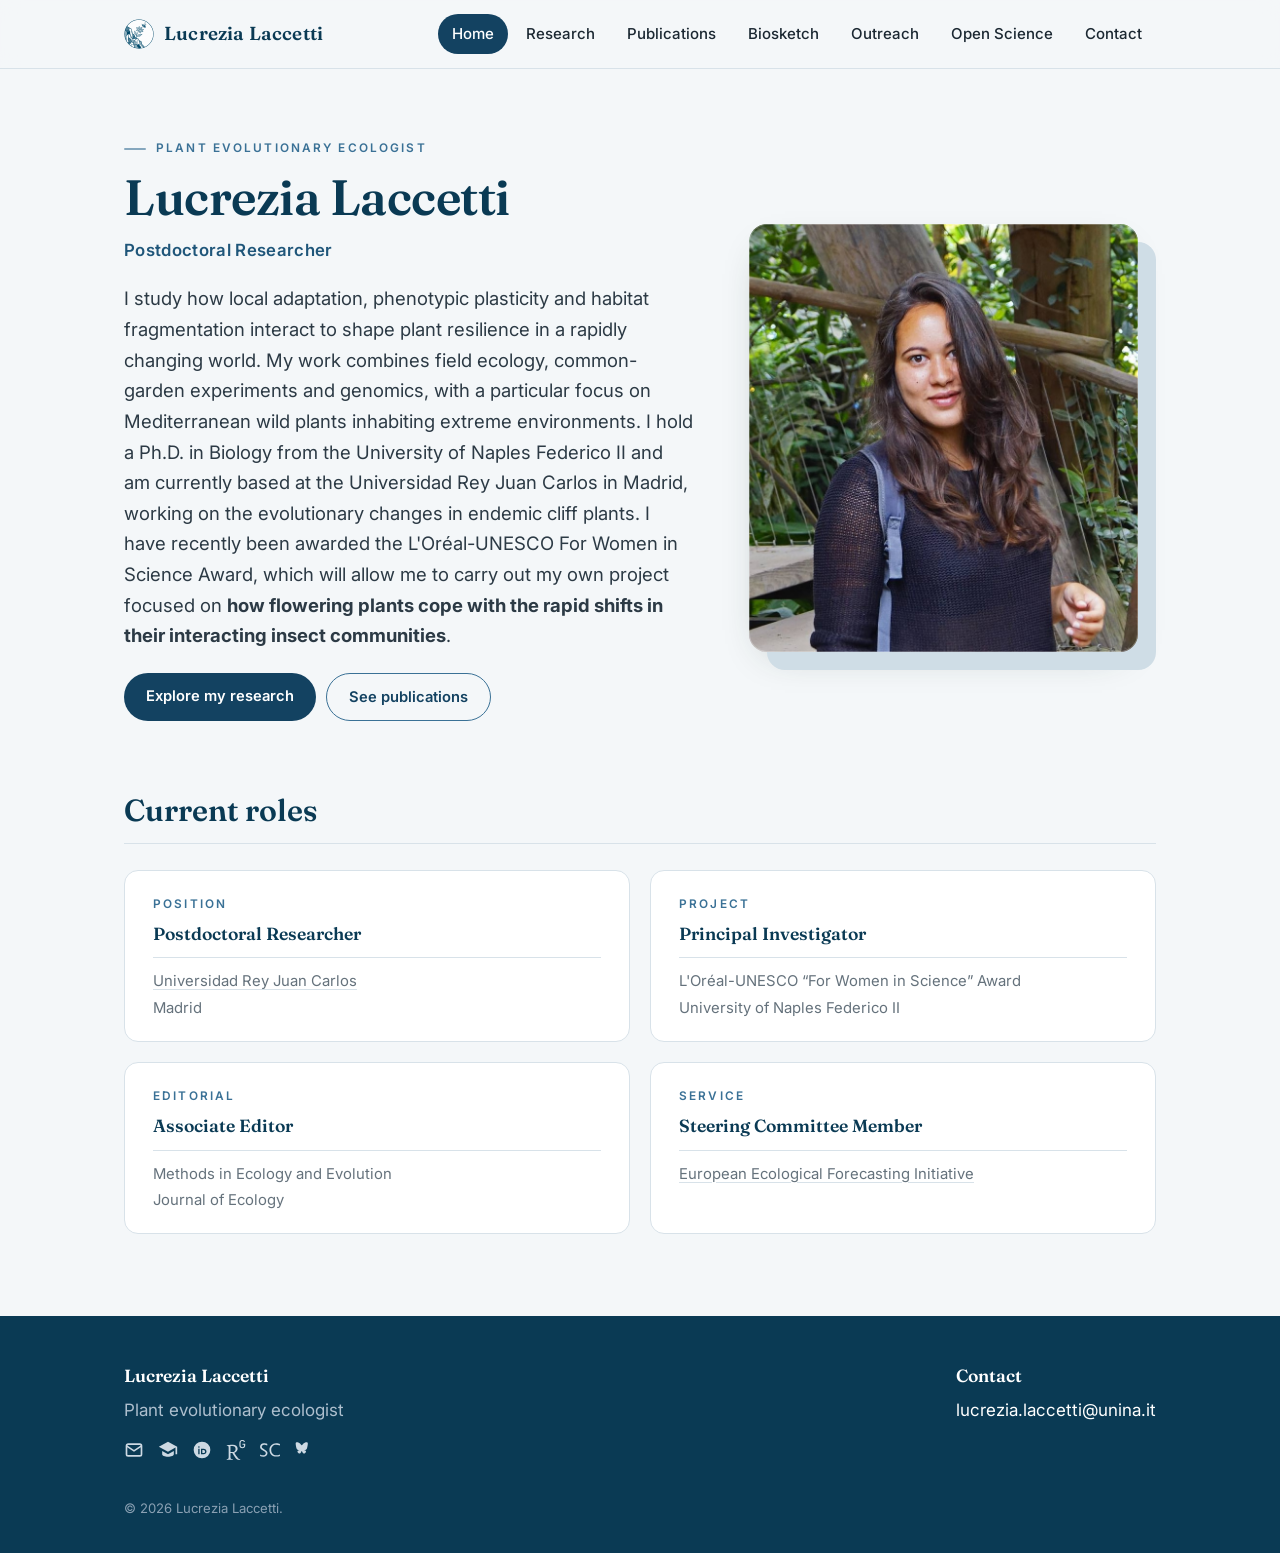
==== commit afab2bfd: "Add files via upload" ====
--- a/index.html
+++ b/index.html
@@ -49,8 +49,8 @@
           my own project focused on <strong>how flowering plants cope with the rapid shifts in their
           interacting insect communities</strong>.</p>
 
-        <p style="margin-top:22px"><a class="btn" href="research.html">Explore my research</a>
-          <a class="btn btn--ghost" href="publications.html" style="margin-left:10px">See publications</a></p>
+        <p style="margin-top:22px;display:flex;flex-wrap:wrap;gap:10px"><a class="btn" href="research.html">Explore my research</a>
+          <a class="btn btn--ghost" href="publications.html">See publications</a></p>
       </div>
 
       <figure class="portrait">
@@ -61,35 +61,38 @@
 
   <section class="section wrap roles">
     <h2>Current roles</h2>
-    <div class="cards">
-
-      <article class="card">
+    <div class="cards role-cards">
+      <article class="card role-card">
         <p class="eyebrow">Position</p>
         <h3>Postdoctoral Researcher</h3>
-        <p style="color:var(--muted)"><a href="https://www.urjc.es/" target="_blank" rel="noopener">Universidad
-          Rey Juan Carlos</a> &middot; Madrid</p>
+        <ul class="rc-lines">
+          <li><a href="https://www.urjc.es/" target="_blank" rel="noopener">Universidad Rey Juan Carlos</a></li>
+          <li>Madrid</li>
+        </ul>
       </article>
-
-      <article class="card">
+      <article class="card role-card">
         <p class="eyebrow">Project</p>
         <h3>Principal Investigator</h3>
-        <p style="color:var(--muted)">L&#39;Or&eacute;al-UNESCO &ldquo;For Women in Science&rdquo; Award
-          &middot; University of Naples Federico II</p>
+        <ul class="rc-lines">
+          <li>L&#39;Or&eacute;al-UNESCO &ldquo;For Women in Science&rdquo; Award</li>
+          <li>University of Naples Federico II</li>
+        </ul>
       </article>
-
-      <article class="card">
+      <article class="card role-card">
         <p class="eyebrow">Editorial</p>
-        <h3>Associate Editor (Data Integrity)</h3>
-        <p style="color:var(--muted)">Journal of Ecology</p>
+        <h3>Associate Editor</h3>
+        <ul class="rc-lines">
+          <li>Methods in Ecology and Evolution</li>
+          <li>Journal of Ecology</li>
+        </ul>
       </article>
-
-      <article class="card">
+      <article class="card role-card">
         <p class="eyebrow">Service</p>
         <h3>Steering Committee Member</h3>
-        <p style="color:var(--muted)"><a href="https://euro-ecoforecast.wordpress.com/eefi-steering-committee/"
-          target="_blank" rel="noopener">European Ecological Forecasting Initiative</a></p>
+        <ul class="rc-lines">
+          <li><a href="https://euro-ecoforecast.wordpress.com/eefi-steering-committee/" target="_blank" rel="noopener">European Ecological Forecasting Initiative</a></li>
+        </ul>
       </article>
-
     </div>
   </section>
 
--- a/css/style.css
+++ b/css/style.css
@@ -1,6 +1,6 @@
 /* ===========================================================
    Lucrezia Laccetti — personal academic website
-   Palette: botanical greens on warm paper
+   Palette: blues keyed to the site logo, on cool paper
    =========================================================== */
 
 :root {
@@ -72,14 +72,14 @@
   margin-bottom: .6rem;
 }
 
-.lead { font-size: 1.16rem; color: #36402f; }
+.lead { font-size: 1.16rem; color: #2c3a45; }
 
 /* ---------- Header / nav ---------- */
 .site-header {
   position: sticky;
   top: 0;
   z-index: 50;
-  background: rgba(250, 248, 242, 0.92);
+  background: rgba(244, 247, 249, 0.9);
   backdrop-filter: saturate(140%) blur(10px);
   border-bottom: 1px solid var(--line);
 }
@@ -157,8 +157,10 @@
   position: relative;
   border-radius: 18px;
   overflow: hidden;
-  box-shadow: var(--shadow);
+  /* offset block behind the photo, in the palette's light blue */
+  box-shadow: 18px 18px 0 0 var(--sage), var(--shadow);
   aspect-ratio: 4 / 4.4;
+  margin-right: 18px;
 }
 .portrait img { width: 100%; height: 100%; object-fit: cover; object-position: 42% 15%; }
 .portrait::after {
@@ -212,10 +214,32 @@
 .btn--ghost:hover { background: var(--green-800); color: #fff; }
 
 /* ---------- Page header ---------- */
-.page-head { padding-block: 60px 10px; }
-.page-head h1 { font-size: 2.6rem; text-wrap: balance; }
+/* full-width band with a faint contour-line motif (cliffs, topography) */
+.page-head {
+  padding-block: 64px 46px;
+  background:
+    url(../assets/contours.svg) right -40px bottom -10px / 760px auto no-repeat,
+    linear-gradient(180deg, #e3ecf2 0%, var(--paper) 100%);
+  border-bottom: 1px solid var(--line);
+}
+.page-head h1 { font-size: 2.7rem; text-wrap: balance; max-width: 24ch; margin-bottom: 0; }
 .page-head--center { text-align: center; }
 .page-head--center h1 { margin-inline: auto; }
+.page-head + .section--tight { padding-top: 40px; }
+
+/* short rule before section eyebrows */
+.eyebrow::before {
+  content: "";
+  display: inline-block;
+  width: 22px;
+  height: 2px;
+  margin-right: 10px;
+  vertical-align: middle;
+  background: currentColor;
+  opacity: .6;
+  border-radius: 2px;
+}
+.card .eyebrow::before, .eyebrow.plain::before { display: none; }
 
 /* ---------- Generic prose ---------- */
 .prose { max-width: 760px; }
@@ -228,7 +252,11 @@
   border: 1px solid var(--line);
   border-radius: var(--radius);
   padding: 26px;
-}
+  transition: transform .2s ease, box-shadow .2s ease, border-color .2s ease;
+}
+.card:hover { border-color: #c3d4e0; box-shadow: 0 16px 34px -26px rgba(10, 58, 84, .45); }
+a.card { display: block; color: inherit; }
+a.card:hover { transform: translateY(-3px); color: inherit; }
 .card h3 { margin-bottom: .35em; }
 .card .ic { font-size: 1.5rem; margin-bottom: 10px; }
 .card p:last-child { margin-bottom: 0; }
@@ -247,9 +275,6 @@
   padding-bottom: 14px;
   border-bottom: 1px solid var(--line);
 }
-.roles .cards { grid-template-columns: repeat(auto-fit, minmax(215px, 1fr)); }
-.roles .card { padding: 24px 22px; }
-.roles .card h3 { font-size: 1.02rem; line-height: 1.32; }
 
 /* ---------- Timeline ---------- */
 .timeline { list-style: none; margin: 0; padding: 0; }
@@ -312,7 +337,7 @@
 .pub .body { flex: 1; }
 .pub .ptitle { font-weight: 600; color: var(--green-900); }
 .pub .meta { color: var(--muted); font-size: .94rem; }
-.pub .venue { font-style: italic; color: #4a5247; }
+.pub .venue { font-style: italic; color: #3d4c57; }
 .pub .badges { margin-top: 8px; display: flex; flex-wrap: wrap; gap: 7px; }
 .badge {
   font-size: .72rem;
@@ -483,3 +508,276 @@
 
   .footer-grid { flex-direction: column; }
 }
+
+/* ===========================================================
+   Components added in the October 2026 redesign
+   =========================================================== */
+
+.muted { color: var(--muted); }
+.subhead {
+  font-size: 1.3rem;
+  margin: 46px 0 18px;
+  padding-bottom: 10px;
+  border-bottom: 1px solid var(--line);
+}
+
+/* ---------- Line icons in a soft badge ---------- */
+.ic-badge {
+  display: inline-flex;
+  align-items: center;
+  justify-content: center;
+  width: 44px;
+  height: 44px;
+  border-radius: 12px;
+  background: #e4edf3;
+  color: var(--green-700);
+  margin-bottom: 16px;
+}
+.ic-badge svg { width: 22px; height: 22px; }
+
+/* ---------- Current roles (home): 2 x 2 cards ---------- */
+/* two columns keep every institution and journal on a single line */
+.role-cards { grid-template-columns: repeat(2, 1fr); gap: 20px; }
+.role-card { padding: 24px 28px 22px; }
+.role-card .eyebrow { margin-bottom: .5rem; }
+.role-card h3 {
+  font-size: 1.1rem;
+  line-height: 1.3;
+  margin: 0 0 12px;
+  padding-bottom: 12px;
+  border-bottom: 1px solid var(--line);
+}
+.rc-lines { list-style: none; margin: 0; padding: 0; font-size: .93rem; line-height: 1.5; color: var(--muted); }
+.rc-lines li + li { margin-top: 4px; }
+.rc-lines a { color: inherit; text-decoration: underline; text-decoration-color: var(--line); text-underline-offset: 3px; }
+.rc-lines a:hover { color: var(--green-700); text-decoration-color: currentColor; }
+@media (max-width: 640px) { .role-cards { grid-template-columns: 1fr; } }
+
+/* ---------- In-page section chips ---------- */
+.subnav { display: flex; flex-wrap: wrap; gap: 8px; margin-top: 26px; }
+.subnav a {
+  padding: 7px 15px;
+  border-radius: 999px;
+  border: 1px solid var(--line);
+  background: #fff;
+  font-size: .86rem;
+  font-weight: 600;
+  color: var(--green-800);
+}
+.subnav a:hover { background: var(--green-800); border-color: var(--green-800); color: #fff; }
+.page-head--center .subnav { justify-content: center; }
+[id] { scroll-margin-top: 88px; }
+
+/* ---------- Statistic cards ---------- */
+.stat {
+  font-family: var(--font-serif);
+  font-size: 2.4rem;
+  line-height: 1;
+  color: var(--green-700);
+  font-weight: 600;
+  margin-bottom: 12px;
+}
+.stat-cards .card { border-top: 3px solid var(--green-500); }
+
+/* ---------- CV rows (date | content) ---------- */
+.cv { list-style: none; margin: 22px 0 0; padding: 0; max-width: 940px; }
+.cv > li {
+  display: grid;
+  grid-template-columns: 170px 1fr;
+  gap: 4px 28px;
+  padding: 18px 0;
+  border-top: 1px solid var(--line);
+}
+.cv > li:last-child { border-bottom: 1px solid var(--line); }
+.cv .date {
+  font-size: .8rem;
+  font-weight: 700;
+  letter-spacing: .05em;
+  text-transform: uppercase;
+  color: var(--green-500);
+  padding-top: 4px;
+}
+.cv .ti { font-weight: 600; color: var(--green-900); }
+.cv .where { color: var(--muted); font-size: .96rem; margin-top: 2px; }
+.cv .note { color: var(--muted); font-weight: 400; }
+.amount {
+  display: inline-block;
+  margin-left: 8px;
+  padding: 1px 9px;
+  border-radius: 999px;
+  background: #e4edf3;
+  color: var(--green-800);
+  font-size: .78rem;
+  font-weight: 700;
+  letter-spacing: .02em;
+  vertical-align: 2px;
+  white-space: nowrap;
+}
+.section--alt .cv > li { border-color: #d0dde6; }
+@media (max-width: 640px) {
+  .cv > li { grid-template-columns: 1fr; gap: 2px; }
+}
+
+/* ---------- Publications ---------- */
+.pub-summary { display: flex; flex-wrap: wrap; gap: 12px; margin-top: 26px; }
+.pub-summary div {
+  background: #fff;
+  border: 1px solid var(--line);
+  border-radius: 12px;
+  padding: 12px 18px;
+  font-size: .9rem;
+  color: var(--muted);
+}
+.pub-summary strong {
+  font-family: var(--font-serif);
+  font-size: 1.5rem;
+  color: var(--green-700);
+  margin-right: 8px;
+  vertical-align: -2px;
+}
+.pubgroup { margin-bottom: 44px; }
+.pubgroup:last-child { margin-bottom: 0; }
+.pubgroup h2 { display: flex; align-items: baseline; gap: 12px; }
+.pubgroup h2 .count {
+  font-family: var(--font-sans);
+  font-size: .8rem;
+  font-weight: 700;
+  color: var(--green-700);
+  background: #e4edf3;
+  border-radius: 999px;
+  padding: 2px 10px;
+}
+.pub { transition: background .18s ease; border-radius: 8px; padding-inline: 10px; margin-inline: -10px; }
+.pub:hover { background: #fff; }
+a.badge:hover { filter: brightness(.96); }
+
+/* ---------- Feature (image + text) ---------- */
+.feature {
+  display: grid;
+  grid-template-columns: minmax(220px, 320px) 1fr;
+  gap: 44px;
+  align-items: center;
+  background: #fff;
+  border: 1px solid var(--line);
+  border-radius: 20px;
+  padding: 32px;
+  box-shadow: 0 24px 50px -38px rgba(10, 58, 84, .5);
+}
+.feature-media img { width: 100%; border-radius: 12px; box-shadow: 0 18px 36px -22px rgba(10, 58, 84, .55); }
+.feature h3 { font-size: 1.7rem; margin-bottom: .5em; }
+.feature .kv { margin: 18px 0 22px; font-size: .95rem; }
+@media (max-width: 760px) {
+  .feature { grid-template-columns: 1fr; padding: 22px; gap: 24px; }
+  .feature-media { max-width: 300px; }
+}
+
+/* ---------- Wide photo with caption ---------- */
+.photo-wide { margin: 8px 0 0; position: relative; border-radius: 18px; overflow: hidden; }
+.photo-wide img { width: 100%; aspect-ratio: 16 / 7; object-fit: cover; object-position: center 45%; }
+.photo-wide figcaption {
+  position: absolute;
+  left: 0; right: 0; bottom: 0;
+  margin: 0;
+  padding: 40px 22px 16px;
+  color: #fff;
+  font-size: .88rem;
+  background: linear-gradient(180deg, rgba(10, 58, 84, 0) 0%, rgba(10, 58, 84, .85) 100%);
+}
+@media (max-width: 640px) { .photo-wide img { aspect-ratio: 4 / 3; } }
+
+/* ---------- Media cards (image on top) ---------- */
+.media-grid { display: grid; grid-template-columns: repeat(auto-fill, minmax(280px, 1fr)); gap: 22px; }
+.media-card { padding: 0; overflow: hidden; display: flex; flex-direction: column; }
+.media-card .mc-img { aspect-ratio: 16 / 9; overflow: hidden; background: var(--paper-2); }
+.media-card .mc-img img { width: 100%; height: 100%; object-fit: cover; transition: transform .35s ease; }
+a.media-card:hover .mc-img img { transform: scale(1.03); }
+.media-card .mc-img--contain img { object-fit: contain; padding: 18px 28px; }
+.media-card .mc-body { padding: 20px 22px 22px; display: flex; flex-direction: column; flex: 1; }
+.mc-kicker {
+  font-size: .76rem;
+  font-weight: 700;
+  letter-spacing: .08em;
+  text-transform: uppercase;
+  color: var(--green-500);
+  margin-bottom: 8px;
+}
+.media-card h3 { font-size: 1.06rem; line-height: 1.38; margin-bottom: .6em; }
+.media-card p { font-size: .93rem; color: var(--muted); }
+.mc-cta {
+  margin-top: auto;
+  font-size: .88rem;
+  font-weight: 700;
+  color: var(--green-700);
+}
+.mc-cta::after { content: " \2192"; }
+a.media-card:hover .mc-cta { color: var(--gold); }
+
+/* ---------- Press list ---------- */
+.press-list { list-style: none; margin: 0; padding: 0; border-top: 1px solid var(--line); }
+.press-list li { border-bottom: 1px solid var(--line); }
+.press-list a, .press-list .press-row {
+  display: grid;
+  grid-template-columns: 210px 1fr auto;
+  gap: 6px 26px;
+  align-items: baseline;
+  padding: 16px 6px;
+  color: var(--ink);
+  border-radius: 8px;
+}
+.press-list a:hover { background: #fff; color: var(--ink); }
+.press-outlet { font-family: var(--font-serif); font-weight: 600; font-size: 1.08rem; color: var(--green-900); }
+.press-outlet small { display: block; font-family: var(--font-sans); font-size: .78rem; font-weight: 600; color: var(--muted); letter-spacing: .02em; }
+.press-title { font-size: .97rem; }
+.press-go { font-size: .85rem; font-weight: 700; color: var(--green-700); white-space: nowrap; }
+.press-list a:hover .press-go { color: var(--gold); }
+@media (max-width: 720px) {
+  .press-list a, .press-list .press-row { grid-template-columns: 1fr; }
+}
+
+/* ---------- Book feature (Open Science) ---------- */
+.book-section {
+  background: linear-gradient(135deg, #dfe9f1 0%, #edf2f6 60%, var(--paper) 100%);
+  border-block: 1px solid var(--line);
+}
+.book-feature { display: grid; grid-template-columns: 300px 1fr; gap: 56px; align-items: center; }
+.book-cover { display: block; position: relative; }
+.book-cover img {
+  width: 100%;
+  border-radius: 4px 10px 10px 4px;
+  box-shadow: 0 30px 50px -24px rgba(10, 58, 84, .6), 0 0 0 1px rgba(10, 58, 84, .08);
+  transition: transform .3s ease;
+}
+.book-cover::before {
+  /* spine highlight */
+  content: "";
+  position: absolute;
+  left: 8px; top: 0; bottom: 0;
+  width: 2px;
+  background: rgba(255, 255, 255, .35);
+  z-index: 1;
+}
+.book-cover:hover img { transform: translateY(-4px) rotate(-.6deg); }
+.cite-box {
+  background: #fff;
+  border: 1px solid var(--line);
+  border-left: 4px solid var(--green-500);
+  border-radius: 10px;
+  padding: 16px 20px;
+  font-size: .95rem;
+  margin: 22px 0 24px;
+}
+@media (max-width: 820px) {
+  .book-feature { grid-template-columns: 1fr; gap: 30px; }
+  .book-cover { max-width: 240px; }
+}
+
+/* ---------- Two columns (text | card) ---------- */
+.split { display: grid; grid-template-columns: 1.1fr 1fr; gap: 44px; align-items: center; }
+@media (max-width: 820px) { .split { grid-template-columns: 1fr; gap: 26px; } }
+
+/* ---------- Collaboration cards: four across on wide screens ---------- */
+.cards--collab { grid-template-columns: repeat(auto-fit, minmax(230px, 1fr)); }
+.cards--collab .card { padding: 22px 20px; }
+.cards--collab .card h3 { font-size: 1.12rem; }
+.cards--collab .card p:not(.eyebrow) { font-size: .93rem; line-height: 1.6; }
+.cards--collab .card p[style] { font-size: .85rem !important; }
